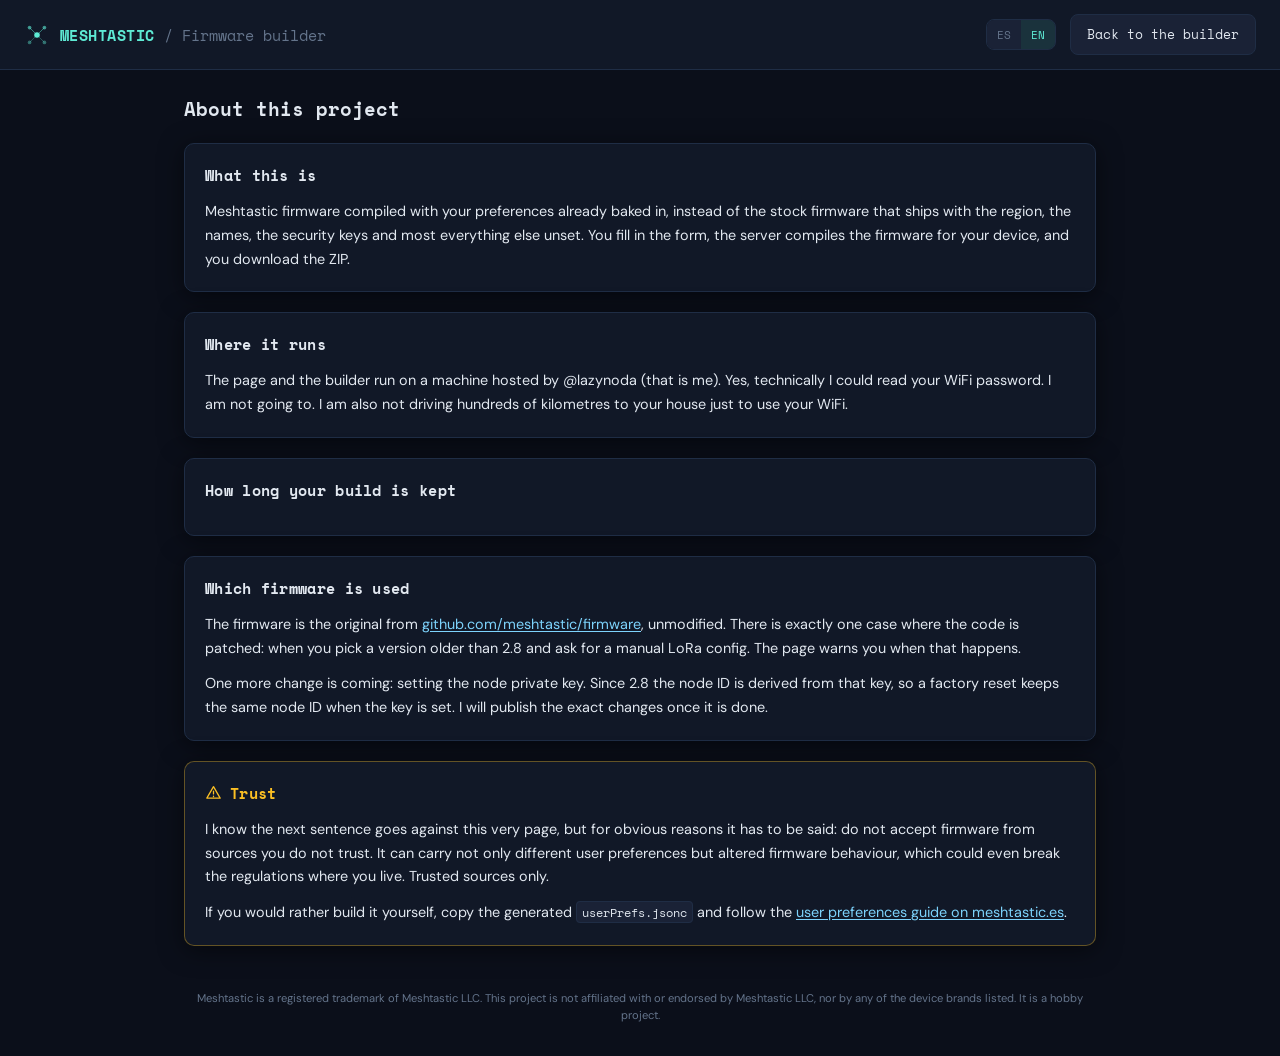
==== static/about.html @ 1265fcbf "Add an /about page explaining the service The builder asked visitors to hand over WiFi and MQTT cred" ====
<!doctype html>
<html lang="es">
  <head>
    <meta charset="utf-8">
    <meta name="viewport" content="width=device-width, initial-scale=1">
    <title>Meshtastic Builder</title>
    <link rel="icon" type="image/svg+xml" href="/static/favicon.svg">
    <link rel="preconnect" href="https://fonts.googleapis.com">
    <link rel="preconnect" href="https://fonts.gstatic.com" crossorigin>
    <link
      href="https://fonts.googleapis.com/css2?family=Space+Mono:wght@400;700&family=DM+Sans:wght@300;400;600&display=swap"
      rel="stylesheet">
    <link rel="stylesheet" href="/static/styles.css">
  </head>
  <body>
    <div class="shell">
      <header class="app-header">
        <a class="logo" href="/">
          <svg viewBox="0 0 28 28" fill="none" xmlns="http://www.w3.org/2000/svg" aria-hidden="true">
            <circle cx="14" cy="14" r="3" fill="currentColor" />
            <circle cx="6" cy="6" r="2" fill="currentColor" opacity=".6" />
            <circle cx="22" cy="6" r="2" fill="currentColor" opacity=".6" />
            <circle cx="6" cy="22" r="2" fill="currentColor" opacity=".4" />
            <circle cx="22" cy="22" r="2" fill="currentColor" opacity=".4" />
            <line x1="14" y1="14" x2="6" y2="6" stroke="currentColor" stroke-width="1" opacity=".5" />
            <line x1="14" y1="14" x2="22" y2="6" stroke="currentColor" stroke-width="1" opacity=".5" />
            <line x1="14" y1="14" x2="6" y2="22" stroke="currentColor" stroke-width="1" opacity=".3" />
            <line x1="14" y1="14" x2="22" y2="22" stroke="currentColor" stroke-width="1" opacity=".3" />
          </svg>
          <span>Meshtastic <em>/ Firmware builder</em></span>
        </a>
        <div class="header-right">
          <div class="lang-switch" role="group" aria-label="Language">
            <button type="button" class="lang-button" data-lang="es">ES</button>
            <button type="button" class="lang-button" data-lang="en">EN</button>
          </div>
          <a class="btn" href="/" data-i18n="nav.builder"></a>
        </div>
      </header>

      <main class="app-main prose">
        <h1 data-i18n="about.title"></h1>

        <section class="panel">
          <h2 data-i18n="about.whatTitle"></h2>
          <p data-i18n="about.what"></p>
        </section>

        <section class="panel">
          <h2 data-i18n="about.whereTitle"></h2>
          <p data-i18n="about.where"></p>
        </section>

        <section class="panel">
          <h2 data-i18n="about.retentionTitle"></h2>
          <!-- The retention window is a server setting, so read it from the API
               instead of repeating a number that can drift out of date. -->
          <p id="aboutRetention"></p>
        </section>

        <section class="panel">
          <h2 data-i18n="about.firmwareTitle"></h2>
          <p data-i18n-html="about.firmware"></p>
          <p data-i18n="about.comingSoon"></p>
        </section>

        <section class="panel panel-warn">
          <h2>
            <svg class="status-icon" viewBox="0 0 24 24" fill="none" stroke="currentColor" stroke-width="1.8"
              stroke-linecap="round" stroke-linejoin="round" aria-hidden="true">
              <path d="M12 3.8 2.6 20h18.8L12 3.8Z" />
              <path d="M12 10v4" />
              <path d="M12 17.3v.6" />
            </svg>
            <span data-i18n="about.trustTitle"></span>
          </h2>
          <p data-i18n="about.trust"></p>
          <p data-i18n-html="about.diy"></p>
        </section>
      </main>

      <footer class="app-footer">
        <p data-i18n="footer.trademark"></p>
      </footer>
    </div>
    <script src="/static/i18n.js"></script>
    <script>
      let retentionDays = null;

      function render() {
        applyI18n();
        document.title = `${t("about.title")} · Meshtastic Builder`;
        if (retentionDays) {
          document.getElementById("aboutRetention").textContent = t("about.retention", {
            days: retentionDays,
          });
        }
      }

      document.querySelectorAll("[data-lang]").forEach((button) => {
        button.addEventListener("click", () => setLang(button.dataset.lang));
      });
      document.addEventListener("languagechange", render);

      render();

      fetch("/api/build-options")
        .then((response) => (response.ok ? response.json() : null))
        .then((options) => {
          retentionDays = options?.artifactTtlDays ?? null;
          render();
        })
        .catch(() => {});
    </script>
  </body>
</html>
---- static/styles.css ----
/* Tokens, reset, shell, panel and button rules come from the shared
   meshtastic.es app template (see .tmp/meshtastic-es-app-template and its
   DESIGN_GUIDELINES.md). Form controls are authored here because the template
   ships none; they follow the same .btn recipe. */
:root {
  --bg: #0b0f1a;
  --panel: #111827;
  --panel2: #1a2236;
  --border: #1f2d45;
  --accent: #5eead4;
  --accent2: #7dd3fc;
  --warn: #fbbf24;
  --danger: #ef4444;
  --text: #e2e8f0;
  --muted: #64748b;
  --mono: "Space Mono", ui-monospace, Consolas, monospace;
  --sans: "DM Sans", system-ui, -apple-system, "Segoe UI", Roboto, sans-serif;
  --radius: 8px;
  --shadow: 0 4px 24px rgba(0, 0, 0, 0.5);
  color-scheme: dark;
}

* {
  box-sizing: border-box;
}

body {
  margin: 0;
  min-height: 100vh;
  background: var(--bg);
  color: var(--text);
  font-family: var(--sans);
  font-weight: 400;
  -webkit-font-smoothing: antialiased;
}

h1,
h2,
h3 {
  font-family: var(--mono);
  font-weight: 700;
  margin: 0;
}

::-webkit-scrollbar {
  width: 6px;
}
::-webkit-scrollbar-track {
  background: transparent;
}
::-webkit-scrollbar-thumb {
  background: var(--border);
  border-radius: 3px;
}

/* Shell */
.shell {
  min-height: 100vh;
  display: flex;
  flex-direction: column;
}

.app-header {
  display: flex;
  align-items: center;
  gap: 16px;
  padding: 14px 24px;
  background: var(--panel);
  border-bottom: 1px solid var(--border);
}

.app-header .logo {
  display: flex;
  text-decoration: none;
  align-items: center;
  gap: 10px;
  font-family: var(--mono);
  font-size: 15px;
  font-weight: 700;
  color: var(--accent);
  letter-spacing: 0.03em;
  text-transform: uppercase;
}

.app-header .logo svg {
  width: 26px;
  height: 26px;
  flex-shrink: 0;
}

.app-header .logo em {
  font-style: normal;
  color: var(--muted);
  font-weight: 400;
  text-transform: none;
  letter-spacing: normal;
}

.app-header .header-right {
  margin-left: auto;
  display: flex;
  align-items: center;
  gap: 14px;
}

.app-header .header-link {
  font-family: var(--mono);
  font-size: 0.8rem;
  color: var(--muted);
  text-decoration: underline;
  text-underline-offset: 3px;
  white-space: nowrap;
}

.app-header .header-link:hover {
  color: var(--accent);
}

.app-header .tagline {
  font-size: 12px;
  color: var(--muted);
  text-align: right;
  display: none;
}

@media (min-width: 860px) {
  .app-header .tagline {
    display: block;
  }
}

@media (max-width: 640px) {
  .app-header {
    flex-wrap: wrap;
    gap: 10px;
    padding: 12px 16px;
  }
  .app-header .logo {
    font-size: 13px;
  }
  .app-header .header-right {
    margin-left: 0;
    width: 100%;
    justify-content: space-between;
  }
}

.app-main {
  flex: 1;
  width: 100%;
  max-width: 960px;
  margin: 0 auto;
  padding: 24px;
}

@media (max-width: 640px) {
  .app-main {
    padding: 16px;
  }
}

/* Panels */
.panel {
  background: var(--panel);
  border: 1px solid var(--border);
  border-radius: 10px;
  box-shadow: var(--shadow);
  padding: 20px;
  margin-bottom: 20px;
}

.panel h2 {
  font-size: 0.95rem;
  letter-spacing: 0.02em;
  color: var(--text);
  margin: 0 0 14px;
  display: flex;
  align-items: center;
  gap: 8px;
  flex-wrap: wrap;
}

/* Step numbers come from a counter so panels can be added or reordered freely. */
#buildForm {
  counter-reset: step;
}

#buildForm .panel h2::before {
  counter-increment: step;
  content: counter(step);
  display: inline-flex;
  align-items: center;
  justify-content: center;
  width: 20px;
  height: 20px;
  border-radius: 50%;
  background: rgba(94, 234, 212, 0.12);
  color: var(--accent);
  font-size: 11px;
  flex-shrink: 0;
}

.sub-head {
  font-family: var(--mono);
  font-size: 0.72rem;
  text-transform: uppercase;
  letter-spacing: 0.06em;
  color: var(--muted);
  margin: 18px 0 10px;
}

/* Collapsed sections: closed by default, inner panels are not numbered steps. */
.collapsible {
  margin-bottom: 20px;
}

.collapsible > summary {
  cursor: pointer;
  list-style: none;
  display: flex;
  align-items: center;
  gap: 10px;
  flex-wrap: wrap;
  padding: 14px 20px;
  border: 1px dashed var(--border);
  border-radius: 10px;
  font-family: var(--mono);
  font-size: 0.85rem;
  color: var(--accent);
}

.collapsible > summary::-webkit-details-marker {
  display: none;
}

.collapsible > summary::before {
  content: "+";
  width: 20px;
  text-align: center;
  flex-shrink: 0;
}

.collapsible[open] > summary {
  margin-bottom: 20px;
}

.collapsible[open] > summary::before {
  content: "\2212";
}

#buildForm .collapsible .panel h2::before {
  content: none;
  counter-increment: none;
}

.badge {
  margin-left: auto;
  font-family: var(--mono);
  font-size: 10px;
  text-transform: uppercase;
  letter-spacing: 0.06em;
  color: var(--warn);
  background: rgba(251, 191, 36, 0.12);
  border-radius: var(--radius);
  padding: 4px 8px;
}

/* Buttons */
.btn {
  font-family: var(--mono);
  display: inline-block;
  text-decoration: none;
  font-size: 0.8rem;
  padding: 10px 16px;
  border-radius: var(--radius);
  border: 1px solid var(--border);
  background: var(--panel2);
  color: var(--text);
  cursor: pointer;
  transition: border-color 0.15s, color 0.15s, background 0.15s, box-shadow 0.15s;
}

.btn:hover:not(:disabled) {
  border-color: var(--accent);
  color: var(--accent);
  box-shadow: 0 0 8px rgba(94, 234, 212, 0.15);
}

.btn:disabled {
  opacity: 0.4;
  cursor: not-allowed;
}

.btn-primary {
  border-color: rgba(94, 234, 212, 0.35);
  background: rgba(94, 234, 212, 0.1);
  color: var(--accent);
}

.btn-primary:hover:not(:disabled) {
  background: rgba(94, 234, 212, 0.2);
  border-color: var(--accent);
}

.btn-mini {
  padding: 6px 10px;
  font-size: 0.7rem;
}

.lang-switch {
  display: flex;
  border: 1px solid var(--border);
  border-radius: var(--radius);
  overflow: hidden;
}

.lang-button {
  font-family: var(--mono);
  font-size: 0.7rem;
  padding: 6px 10px;
  border: 0;
  background: var(--panel2);
  color: var(--muted);
  cursor: pointer;
  transition: color 0.15s, background 0.15s;
}

.lang-button:hover {
  color: var(--accent);
}

.lang-button.is-active {
  background: rgba(94, 234, 212, 0.12);
  color: var(--accent);
}

.status-line {
  margin: 12px 0 0;
  font-size: 0.82rem;
  font-family: var(--mono);
  color: var(--muted);
  line-height: 1.5;
}

.status-warn {
  color: var(--warn);
}

.status-error {
  color: var(--danger);
}

/* Author rules set `display` on labels and panels, which beats the user-agent
   rule for [hidden] and leaves "hidden" controls on screen. Keep the attribute
   authoritative for every element. */
[hidden] {
  display: none !important;
}

/* Form controls */
label {
  display: flex;
  flex-direction: column;
  gap: 6px;
  font-family: var(--mono);
  font-size: 0.7rem;
  text-transform: uppercase;
  letter-spacing: 0.04em;
  color: var(--muted);
}

input[type="text"],
input[type="password"],
input[type="number"],
select,
textarea {
  width: 100%;
  font-family: var(--mono);
  font-size: 0.8rem;
  padding: 9px 12px;
  border-radius: var(--radius);
  border: 1px solid var(--border);
  background: var(--panel2);
  color: var(--text);
  text-transform: none;
  letter-spacing: normal;
  transition: border-color 0.15s, box-shadow 0.15s;
}

input:focus-visible,
select:focus-visible,
textarea:focus-visible,
.btn:focus-visible,
.lang-button:focus-visible,
summary:focus-visible {
  outline: none;
  border-color: var(--accent);
  box-shadow: 0 0 0 2px rgba(94, 234, 212, 0.2);
}

input:disabled,
select:disabled,
textarea:disabled {
  opacity: 0.4;
  cursor: not-allowed;
}

input.fieldError {
  border-color: var(--danger);
}

input[type="checkbox"] {
  width: auto;
  accent-color: var(--accent);
  margin: 0;
}

.check-line {
  flex-direction: row;
  align-items: center;
  flex-wrap: wrap;
  gap: 10px;
  text-transform: none;
  letter-spacing: normal;
  font-size: 0.78rem;
  color: var(--text);
  padding: 6px 0;
}

/* A hint next to a checkbox squeezes the label on a phone; give it its own line. */
.check-line .field-hint {
  flex-basis: 100%;
  margin-left: 26px;
}

.field-hint {
  font-family: var(--sans);
  font-size: 0.7rem;
  text-transform: none;
  letter-spacing: normal;
  color: var(--muted);
}

.inline-input {
  display: flex;
  align-items: center;
  gap: 8px;
  flex-wrap: wrap;
}

.inline-input input {
  flex: 1 1 160px;
}

.byte-counter {
  font-family: var(--mono);
  font-size: 0.7rem;
  color: var(--muted);
}

/* Grids */
.grid {
  display: grid;
  gap: 14px;
}

.grid-two {
  grid-template-columns: 1fr 1fr;
}

.grid-three {
  grid-template-columns: repeat(3, 1fr);
}

.grid-four {
  grid-template-columns: repeat(4, 1fr);
}

.span-two {
  grid-column: span 2;
}

@media (max-width: 720px) {
  .grid-two,
  .grid-three,
  .grid-four {
    grid-template-columns: 1fr;
  }
  .span-two {
    grid-column: auto;
  }
}

#customLoraFields .grid {
  margin-top: 12px;
}

/* Channels */
.channel-row {
  display: grid;
  grid-template-columns: auto 1fr;
  gap: 12px;
  align-items: center;
  padding: 14px 0;
  border-bottom: 1px solid var(--border);
}

/* The fields are their own grid so the handle never takes a field's column. */
.channel-fields {
  display: grid;
  grid-template-columns: 1.4fr 1.4fr 1.2fr auto auto auto;
  gap: 12px;
  align-items: end;
}

.channel-row:last-child {
  border-bottom: 0;
}

.channel-row .check-line {
  padding-bottom: 9px;
}

.channel-flags {
  display: flex;
  flex-direction: column;
  gap: 2px;
}

.channel-flags .check-line {
  padding: 2px 0;
}

.btn-icon {
  align-self: end;
  width: 32px;
  height: 32px;
  padding: 0;
  display: inline-flex;
  align-items: center;
  justify-content: center;
  font-size: 1.1rem;
  line-height: 1;
}

@media (max-width: 720px) {
  .channel-fields {
    grid-template-columns: 1fr 1fr;
  }
  .precision-cell {
    grid-column: span 2;
  }
}

/* Reordering channels: pointer events, so the handle must not scroll the page. */
.drag-handle {
  align-self: center;
  touch-action: none;
  cursor: grab;
  background: none;
  border: 0;
  color: var(--muted);
  font-size: 1.1rem;
  line-height: 1;
  padding: 8px 4px;
}

.drag-handle:disabled {
  opacity: 0.25;
  cursor: default;
}

.channel-row.dragging {
  opacity: 0.6;
  background: var(--panel2);
  cursor: grabbing;
}

.precision-cell input[type="range"] {
  padding: 0;
  border: 0;
  background: none;
  accent-color: var(--accent);
  height: 24px;
}

/* Prose pages (/about). The form pages have no running text, so paragraph,
   link and inline-code rules live here rather than on the base elements. */
.prose h1 {
  font-size: 1.2rem;
  margin: 0 0 20px;
}

.prose p {
  margin: 0 0 12px;
  font-size: 0.9rem;
  line-height: 1.65;
  color: var(--text);
}

.prose p:last-child {
  margin-bottom: 0;
}

.prose a {
  color: var(--accent2);
  text-decoration: underline;
  text-underline-offset: 2px;
}

.prose a:hover {
  color: var(--accent);
}

.prose code {
  font-family: var(--mono);
  font-size: 0.85em;
  background: var(--panel2);
  border: 1px solid var(--border);
  border-radius: 4px;
  padding: 1px 5px;
}

.panel-warn {
  border-color: rgba(251, 191, 36, 0.35);
}

.panel-warn h2 {
  color: var(--warn);
}

.app-footer {
  padding: 0 24px 32px;
  max-width: 960px;
  margin: 0 auto;
}

.app-footer p {
  margin: 0;
  font-size: 0.7rem;
  line-height: 1.5;
  color: var(--muted);
  text-align: center;
}

@media (max-width: 640px) {
  .app-footer {
    padding: 0 16px 24px;
  }
}

/* Combobox: filters its options by substring as you type. */
.combo {
  position: relative;
}

.combo-list {
  position: absolute;
  top: calc(100% + 4px);
  left: 0;
  right: 0;
  z-index: 30;
  max-height: 260px;
  overflow-y: auto;
  margin: 0;
  padding: 4px;
  list-style: none;
  background: var(--panel2);
  border: 1px solid var(--border);
  border-radius: var(--radius);
  box-shadow: var(--shadow);
}

.combo-list li {
  padding: 8px 10px;
  border-radius: var(--radius);
  cursor: pointer;
  font-family: var(--mono);
  font-size: 0.75rem;
  text-transform: none;
  letter-spacing: normal;
  color: var(--text);
}

.combo-list li:hover,
.combo-list li[aria-selected="true"] {
  background: rgba(94, 234, 212, 0.12);
  color: var(--accent);
}

.extra-row {
  display: grid;
  grid-template-columns: 1.2fr 1.4fr auto;
  gap: 12px;
  align-items: end;
  padding: 12px 0;
  border-bottom: 1px solid var(--border);
}

.extra-row:last-child {
  border-bottom: 0;
}

#addExtraPref {
  margin-top: 12px;
}

@media (max-width: 720px) {
  .extra-row {
    grid-template-columns: 1fr;
  }
}

/* JSON preview */
.json-preview summary {
  font-family: var(--mono);
  font-size: 0.78rem;
  color: var(--accent);
  cursor: pointer;
  padding: 4px 0;
  border-radius: var(--radius);
}

.json-preview textarea {
  margin-top: 10px;
  min-height: 200px;
  background: var(--bg);
  resize: vertical;
}

.submit-row {
  margin-top: 16px;
  display: flex;
  align-items: center;
  justify-content: space-between;
  gap: 16px;
  flex-wrap: wrap;
}

.submit-cell {
  display: flex;
  justify-content: flex-end;
}

@media (max-width: 720px) {
  .submit-cell {
    justify-content: stretch;
  }
  .submit-cell .btn {
    width: 100%;
  }
}

/* Result */
.result-list {
  margin: 0;
  display: grid;
  gap: 10px;
}

.result-list > div {
  display: grid;
  grid-template-columns: 160px 1fr;
  gap: 12px;
  align-items: baseline;
}

.result-list dt {
  font-family: var(--mono);
  font-size: 0.7rem;
  text-transform: uppercase;
  letter-spacing: 0.04em;
  color: var(--muted);
}

.result-list dd {
  margin: 0;
  font-family: var(--mono);
  font-size: 0.8rem;
  word-break: break-all;
}

.result-list a {
  color: var(--accent);
}

.build-status {
  display: flex;
  align-items: center;
  gap: 8px;
  word-break: normal;
}

.status-icon {
  width: 17px;
  height: 17px;
  flex: none;
}

.build-status[data-state="running"] {
  color: var(--accent2);
}

/* Only the arc spins; the clock hands would smear into a blur. */
.build-status[data-state="running"] .status-icon > path:first-child {
  transform-origin: 50% 50%;
  animation: status-spin 1.4s linear infinite;
}

.build-status[data-state="succeeded"] {
  color: var(--accent);
}

.build-status[data-state="failed"] {
  color: var(--danger);
}

.build-status[data-state="expired"],
.build-status[data-state="queued"] {
  color: var(--warn);
}

@keyframes status-spin {
  to {
    transform: rotate(360deg);
  }
}

@media (prefers-reduced-motion: reduce) {
  .build-status[data-state="running"] .status-icon > path:first-child {
    animation: none;
  }
}

.result-list a:not([href]) {
  color: var(--muted);
}

.result-url {
  display: flex;
  align-items: center;
  gap: 10px;
  flex-wrap: wrap;
  margin: 0 0 16px;
  padding: 12px 14px;
  background: var(--panel2);
  border: 1px solid var(--border);
  border-radius: var(--radius);
}

.result-url a {
  font-family: var(--mono);
  font-size: 0.82rem;
  color: var(--accent);
  word-break: break-all;
  flex: 1 1 auto;
}

@media (max-width: 720px) {
  .result-list > div {
    grid-template-columns: 1fr;
    gap: 2px;
  }
}
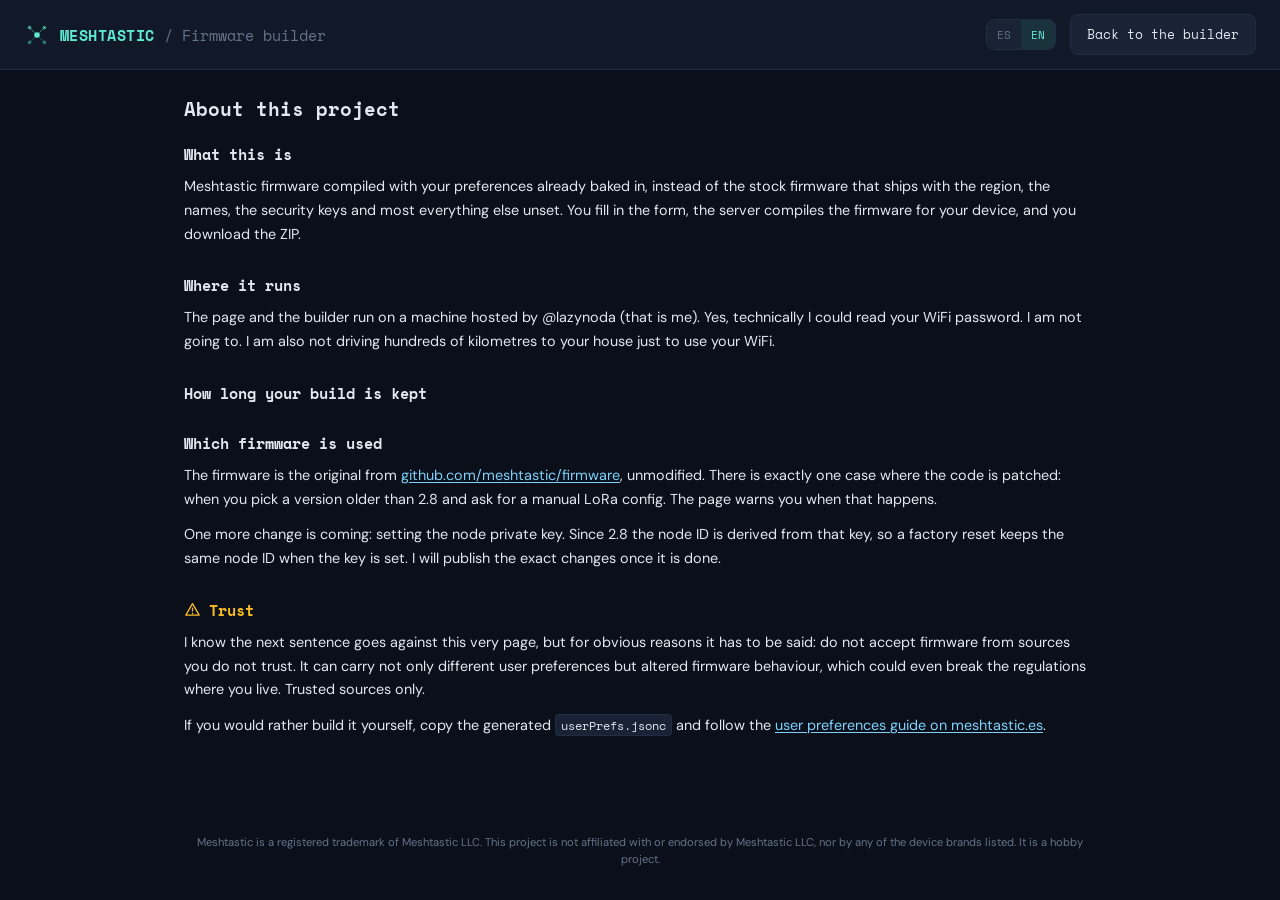
==== commit 1854faa4: "Drop the panel boxes from /about and fix the Spanish copy The about page is running text, not a step" ====
--- a/static/about.html
+++ b/static/about.html
@@ -41,30 +41,30 @@
       <main class="app-main prose">
         <h1 data-i18n="about.title"></h1>
 
-        <section class="panel">
+        <section>
           <h2 data-i18n="about.whatTitle"></h2>
           <p data-i18n="about.what"></p>
         </section>
 
-        <section class="panel">
+        <section>
           <h2 data-i18n="about.whereTitle"></h2>
           <p data-i18n="about.where"></p>
         </section>
 
-        <section class="panel">
+        <section>
           <h2 data-i18n="about.retentionTitle"></h2>
           <!-- The retention window is a server setting, so read it from the API
                instead of repeating a number that can drift out of date. -->
           <p id="aboutRetention"></p>
         </section>
 
-        <section class="panel">
+        <section>
           <h2 data-i18n="about.firmwareTitle"></h2>
           <p data-i18n-html="about.firmware"></p>
           <p data-i18n="about.comingSoon"></p>
         </section>
 
-        <section class="panel panel-warn">
+        <section class="section-warn">
           <h2>
             <svg class="status-icon" viewBox="0 0 24 24" fill="none" stroke="currentColor" stroke-width="1.8"
               stroke-linecap="round" stroke-linejoin="round" aria-hidden="true">
--- a/static/styles.css
+++ b/static/styles.css
@@ -621,11 +621,23 @@
   padding: 1px 5px;
 }
 
-.panel-warn {
-  border-color: rgba(251, 191, 36, 0.35);
-}
-
-.panel-warn h2 {
+.prose section {
+  margin-bottom: 28px;
+}
+
+.prose section:last-child {
+  margin-bottom: 0;
+}
+
+.prose h2 {
+  font-size: 0.95rem;
+  margin: 0 0 10px;
+  display: flex;
+  align-items: center;
+  gap: 8px;
+}
+
+.section-warn h2 {
   color: var(--warn);
 }
 
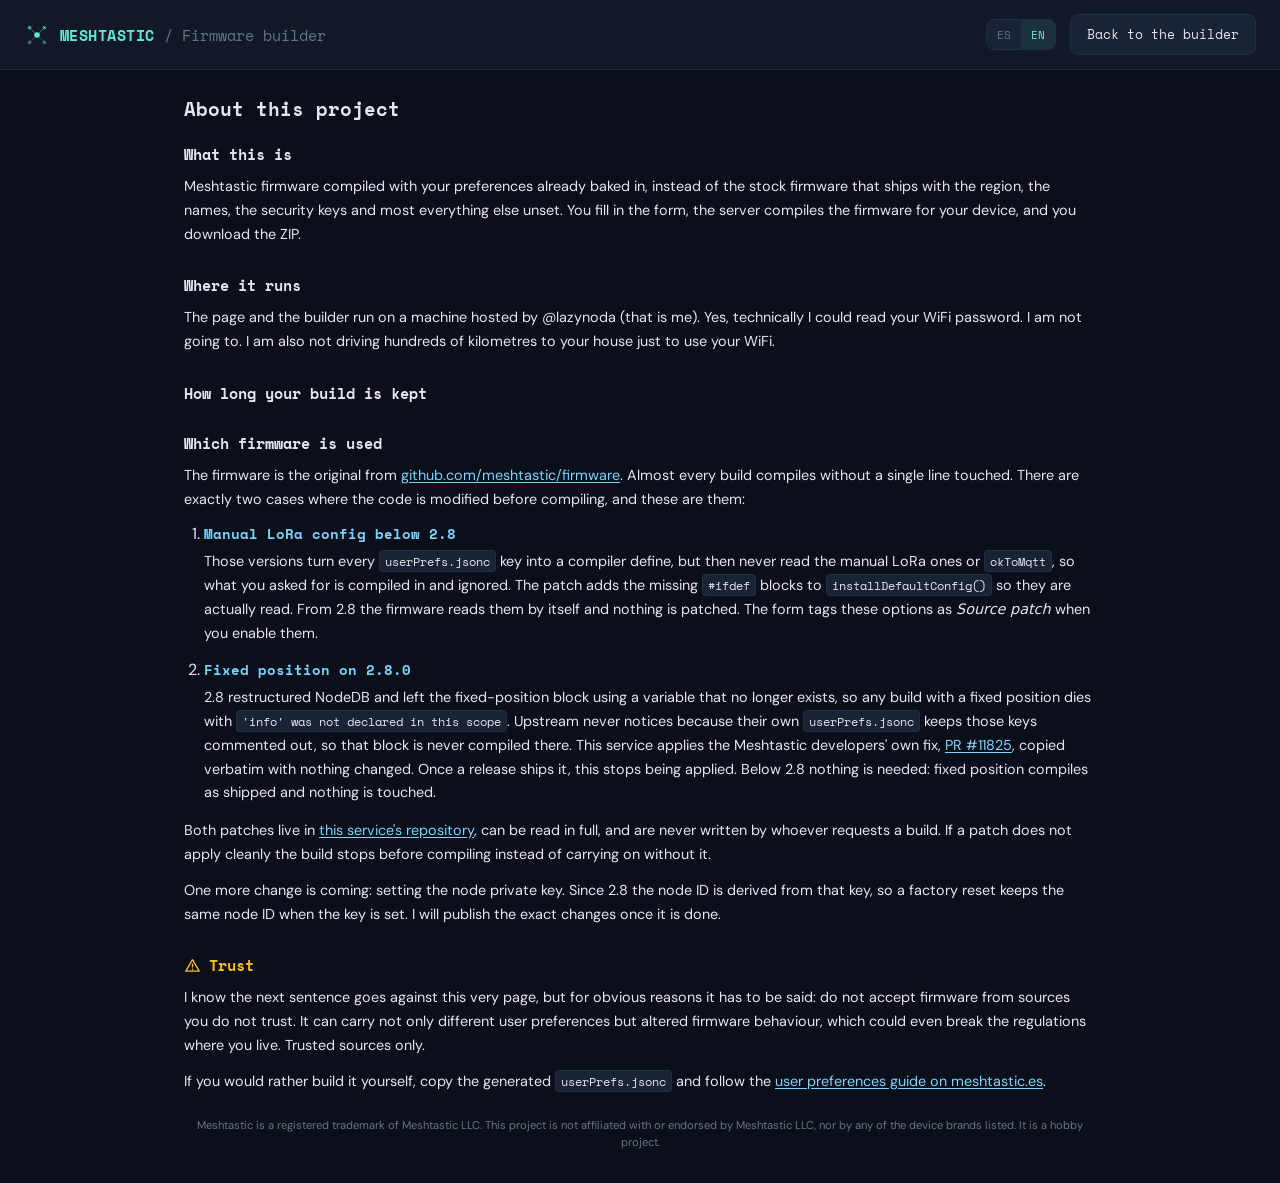
==== commit bd3fcccf: "Build fixed positions on 2.8, and say why a build failed Three failures found from one report, plus " ====
--- a/static/about.html
+++ b/static/about.html
@@ -61,6 +61,20 @@
         <section>
           <h2 data-i18n="about.firmwareTitle"></h2>
           <p data-i18n-html="about.firmware"></p>
+          <!-- One entry per patch the builder can apply. Keep this list and
+               data/build_options.json in step: a patch that is not described
+               here is a change to someone's radio that nobody announced. -->
+          <ol class="mod-list">
+            <li>
+              <h3 data-i18n="about.mod1Title"></h3>
+              <p data-i18n-html="about.mod1"></p>
+            </li>
+            <li>
+              <h3 data-i18n="about.mod2Title"></h3>
+              <p data-i18n-html="about.mod2"></p>
+            </li>
+          </ol>
+          <p data-i18n-html="about.firmwareClosing"></p>
           <p data-i18n="about.comingSoon"></p>
         </section>
 
--- a/static/styles.css
+++ b/static/styles.css
@@ -641,6 +641,65 @@
   color: var(--warn);
 }
 
+/* The two firmware patches on /about. Numbered because "there are exactly two"
+   is the point of the section. */
+.mod-list {
+  margin: 0 0 14px;
+  padding-left: 20px;
+}
+
+.mod-list li {
+  margin-bottom: 14px;
+}
+
+.mod-list li:last-child {
+  margin-bottom: 0;
+}
+
+.mod-list h3 {
+  font-size: 0.9rem;
+  margin: 0 0 6px;
+  color: var(--accent2);
+}
+
+/* A failed build explains itself here instead of in the download link text. */
+.build-failure {
+  margin-top: 14px;
+  padding: 12px 14px;
+  border: 1px solid var(--danger);
+  border-radius: var(--radius);
+  background: var(--panel2);
+}
+
+.build-failure h3 {
+  font-size: 0.85rem;
+  margin: 0 0 8px;
+  color: var(--danger);
+}
+
+.build-failure p {
+  margin: 0 0 8px;
+  font-size: 0.9rem;
+}
+
+.build-failure p:last-child {
+  margin-bottom: 0;
+}
+
+.build-failure-detail {
+  margin: 0;
+  padding: 8px 10px;
+  border-radius: var(--radius);
+  background: var(--bg);
+  border: 1px solid var(--border);
+  color: var(--muted);
+  font-family: var(--mono);
+  font-size: 0.75rem;
+  /* Compiler diagnostics are long and must not stretch the panel. */
+  white-space: pre-wrap;
+  overflow-wrap: anywhere;
+}
+
 .app-footer {
   padding: 0 24px 32px;
   max-width: 960px;
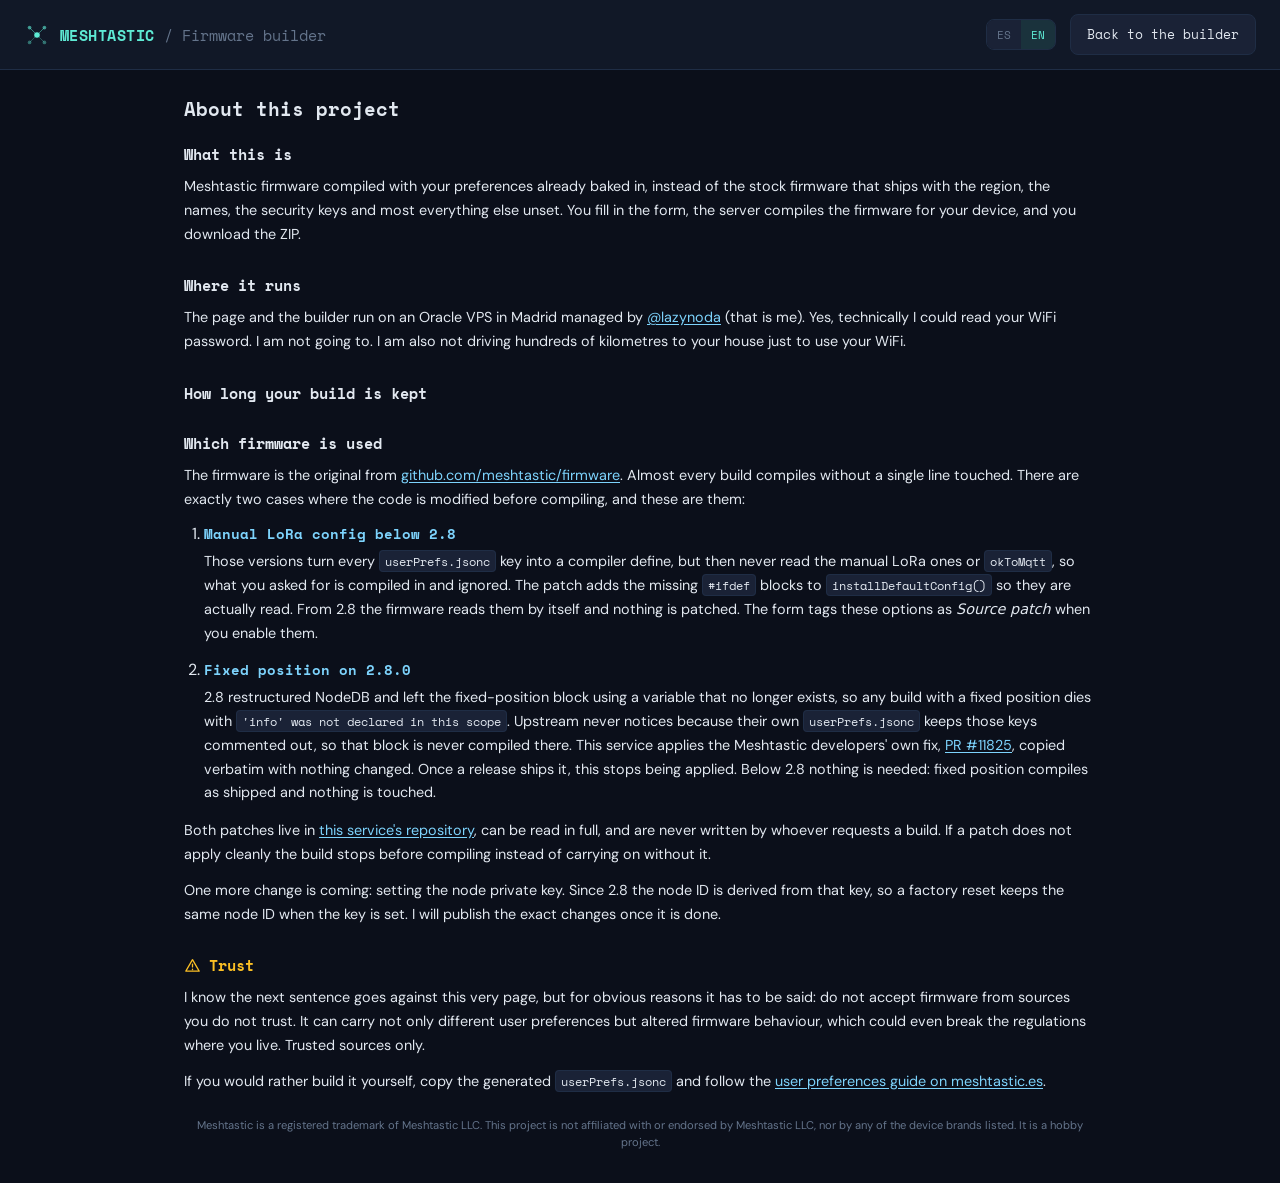
==== commit 63d23eda: "Say where the builder runs and link @lazynoda to Telegram The service moved to an Oracle VPS in Madr" ====
--- a/static/about.html
+++ b/static/about.html
@@ -48,7 +48,7 @@
 
         <section>
           <h2 data-i18n="about.whereTitle"></h2>
-          <p data-i18n="about.where"></p>
+          <p data-i18n-html="about.where"></p>
         </section>
 
         <section>
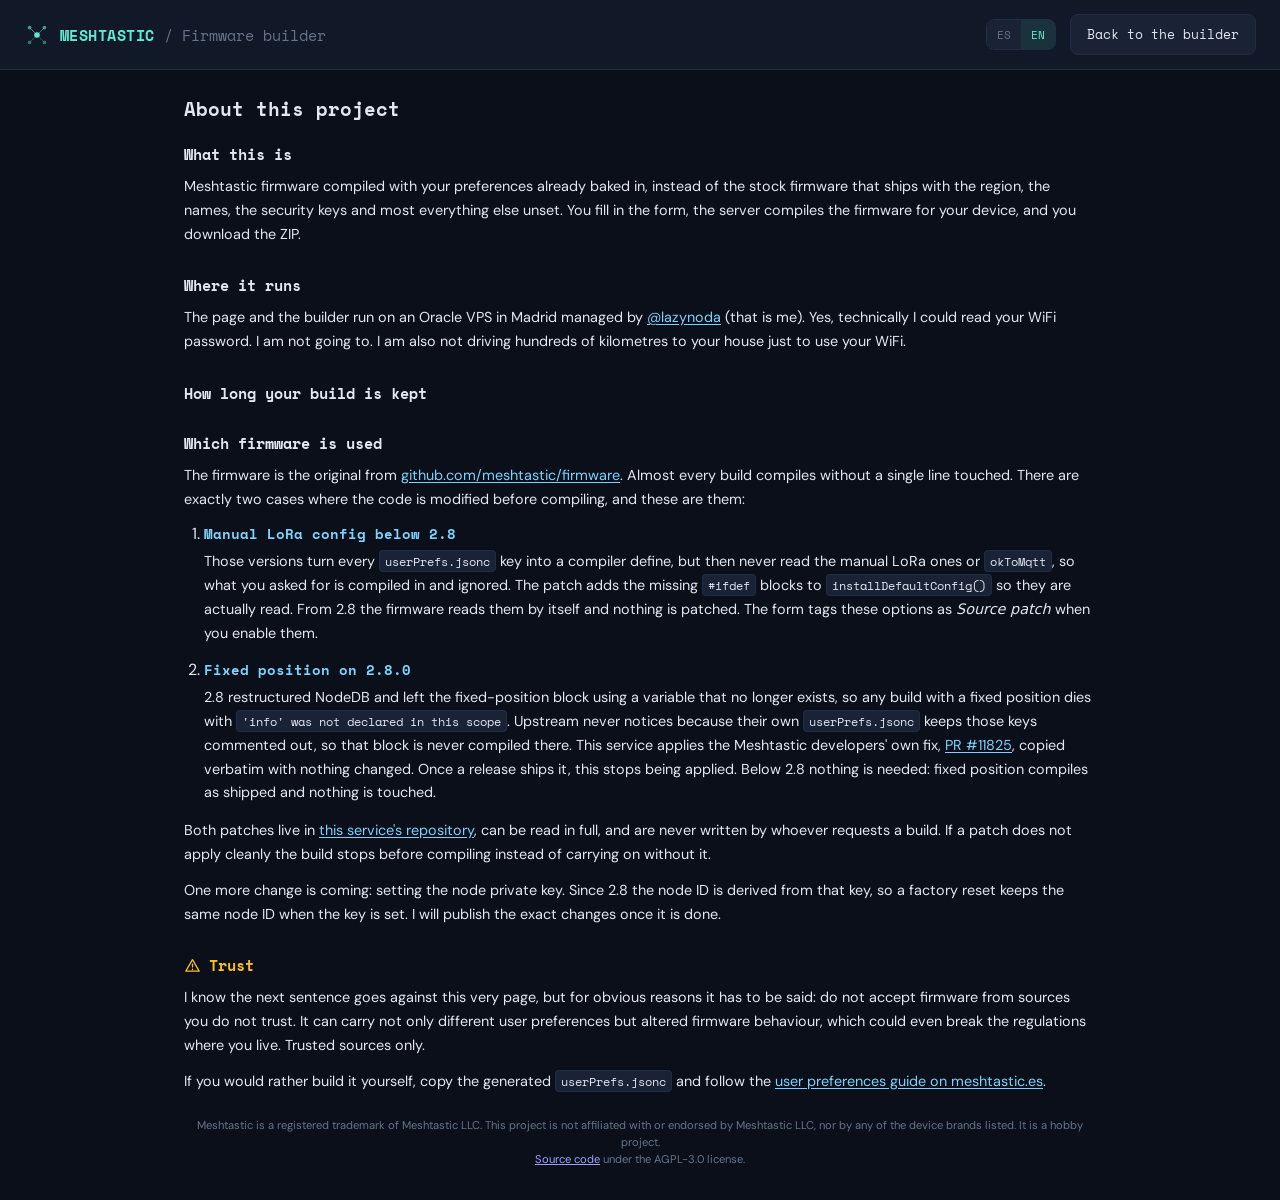
==== commit b5176c00: "Relicense under AGPL-3.0 and link the source from every page AGPL-3.0 closes the network-use gap: an" ====
--- a/static/about.html
+++ b/static/about.html
@@ -95,6 +95,7 @@
 
       <footer class="app-footer">
         <p data-i18n="footer.trademark"></p>
+        <p data-i18n-html="footer.source"></p>
       </footer>
     </div>
     <script src="/static/i18n.js"></script>
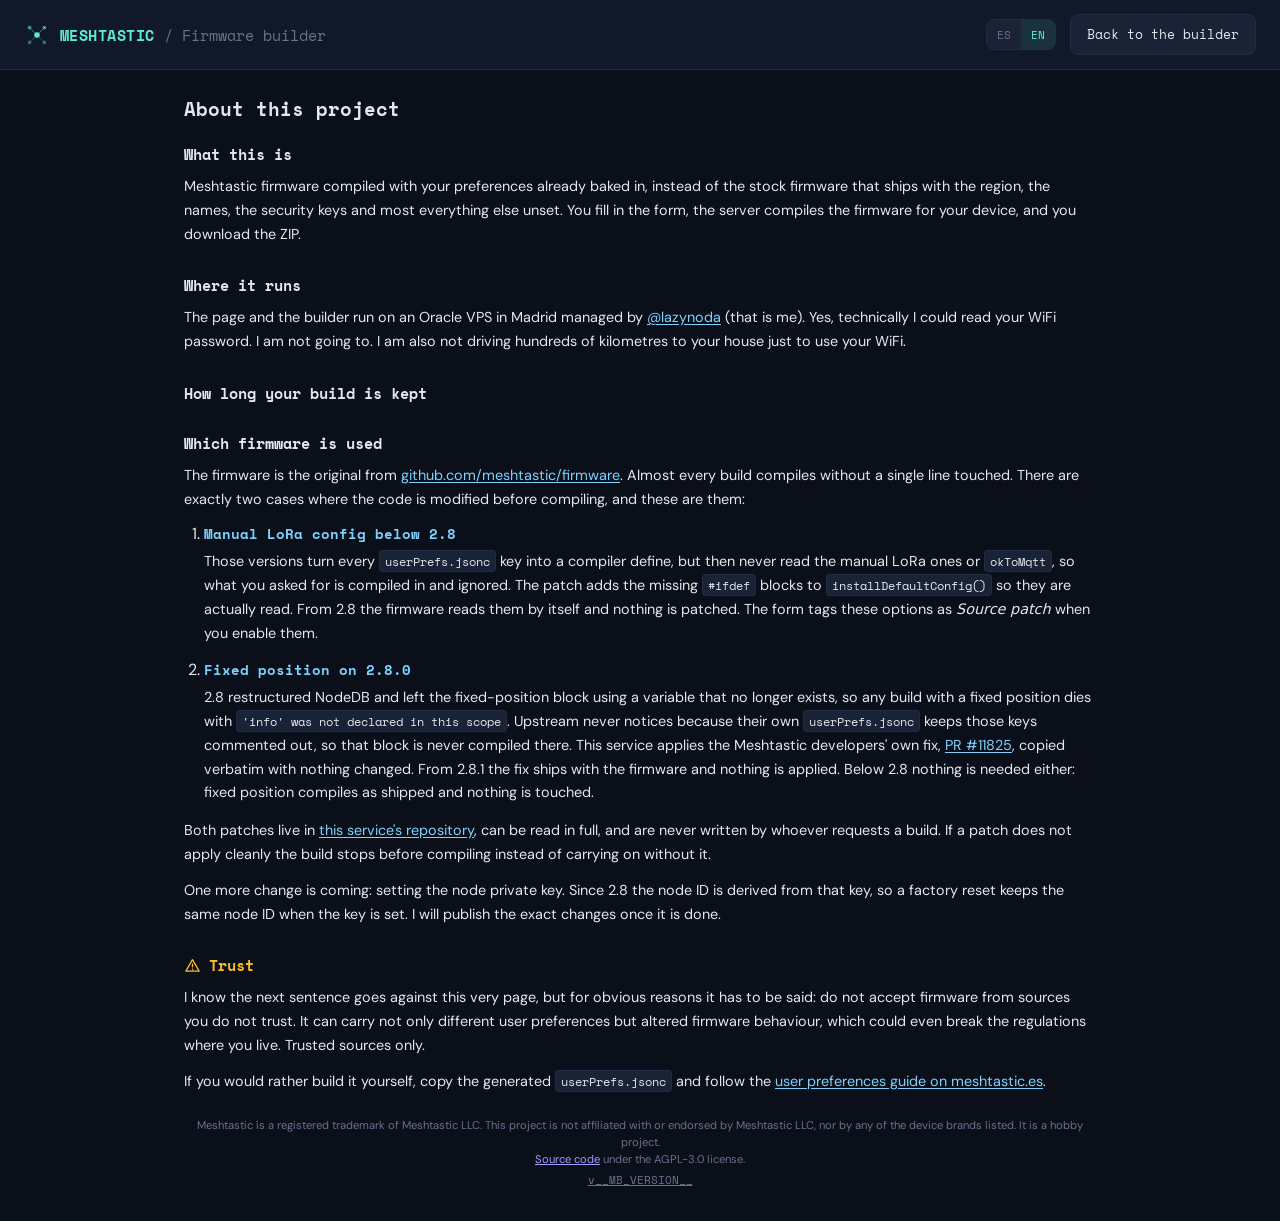
==== commit 7eb62d0a: "Build community firmwares and read devices from each firmware Users now pick the firmware before the" ====
--- a/static/about.html
+++ b/static/about.html
@@ -96,6 +96,9 @@
       <footer class="app-footer">
         <p data-i18n="footer.trademark"></p>
         <p data-i18n-html="footer.source"></p>
+        <p class="footer-version">
+          <a href="https://github.com/lazynoda/meshtastic-builder/releases/tag/v__MB_VERSION__" target="_blank" rel="noreferrer">v__MB_VERSION__</a>
+        </p>
       </footer>
     </div>
     <script src="/static/i18n.js"></script>
--- a/static/styles.css
+++ b/static/styles.css
@@ -433,6 +433,11 @@
   margin-left: 26px;
 }
 
+/* Repository link under the firmware selector. */
+.firmware-repo {
+  text-align: center;
+}
+
 .field-hint {
   font-family: var(--sans);
   font-size: 0.7rem;
@@ -714,6 +719,15 @@
   text-align: center;
 }
 
+.app-footer .footer-version {
+  margin-top: 4px;
+  font-family: var(--mono);
+}
+
+.footer-version a {
+  color: inherit;
+}
+
 @media (max-width: 640px) {
   .app-footer {
     padding: 0 16px 24px;
@@ -723,6 +737,11 @@
 /* Combobox: filters its options by substring as you type. */
 .combo {
   position: relative;
+}
+
+/* A short list skinned from a <select>: a menu, not a search box. */
+.combo-input[readonly] {
+  cursor: pointer;
 }
 
 .combo-list {
